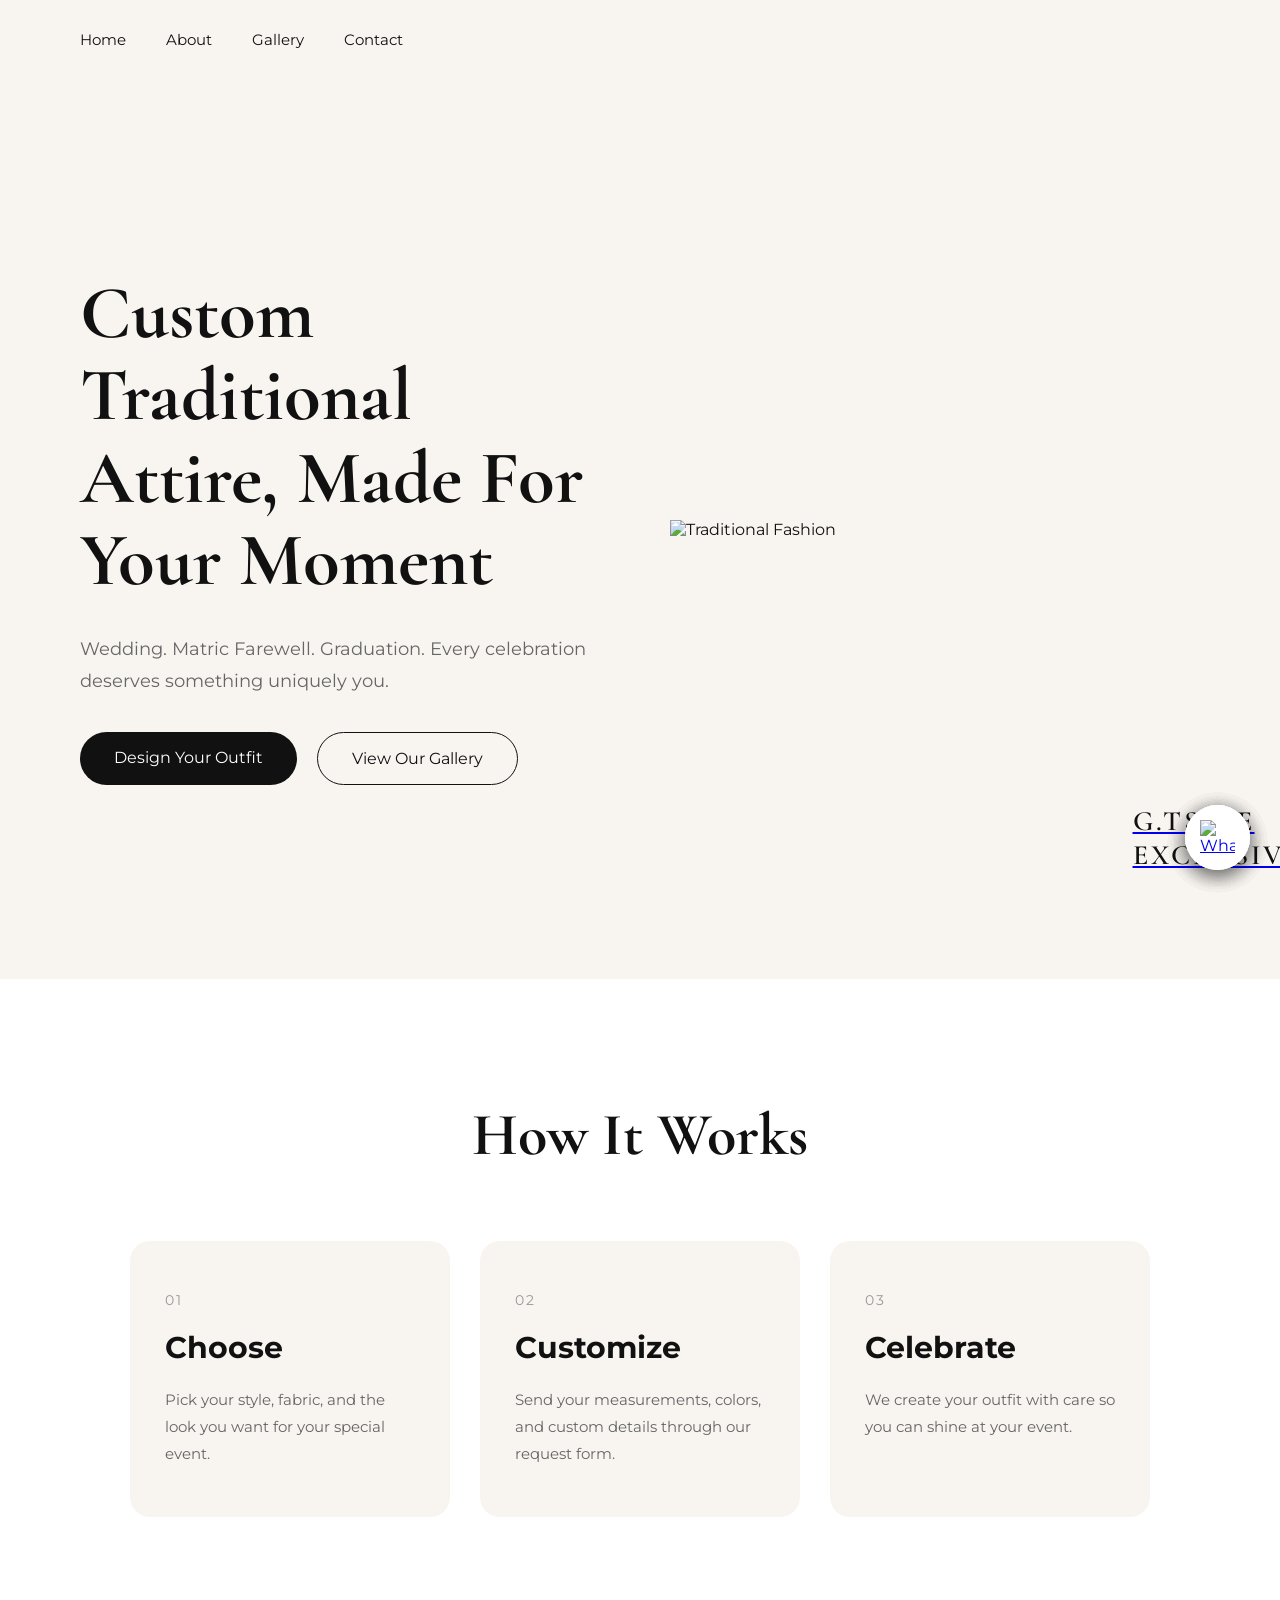
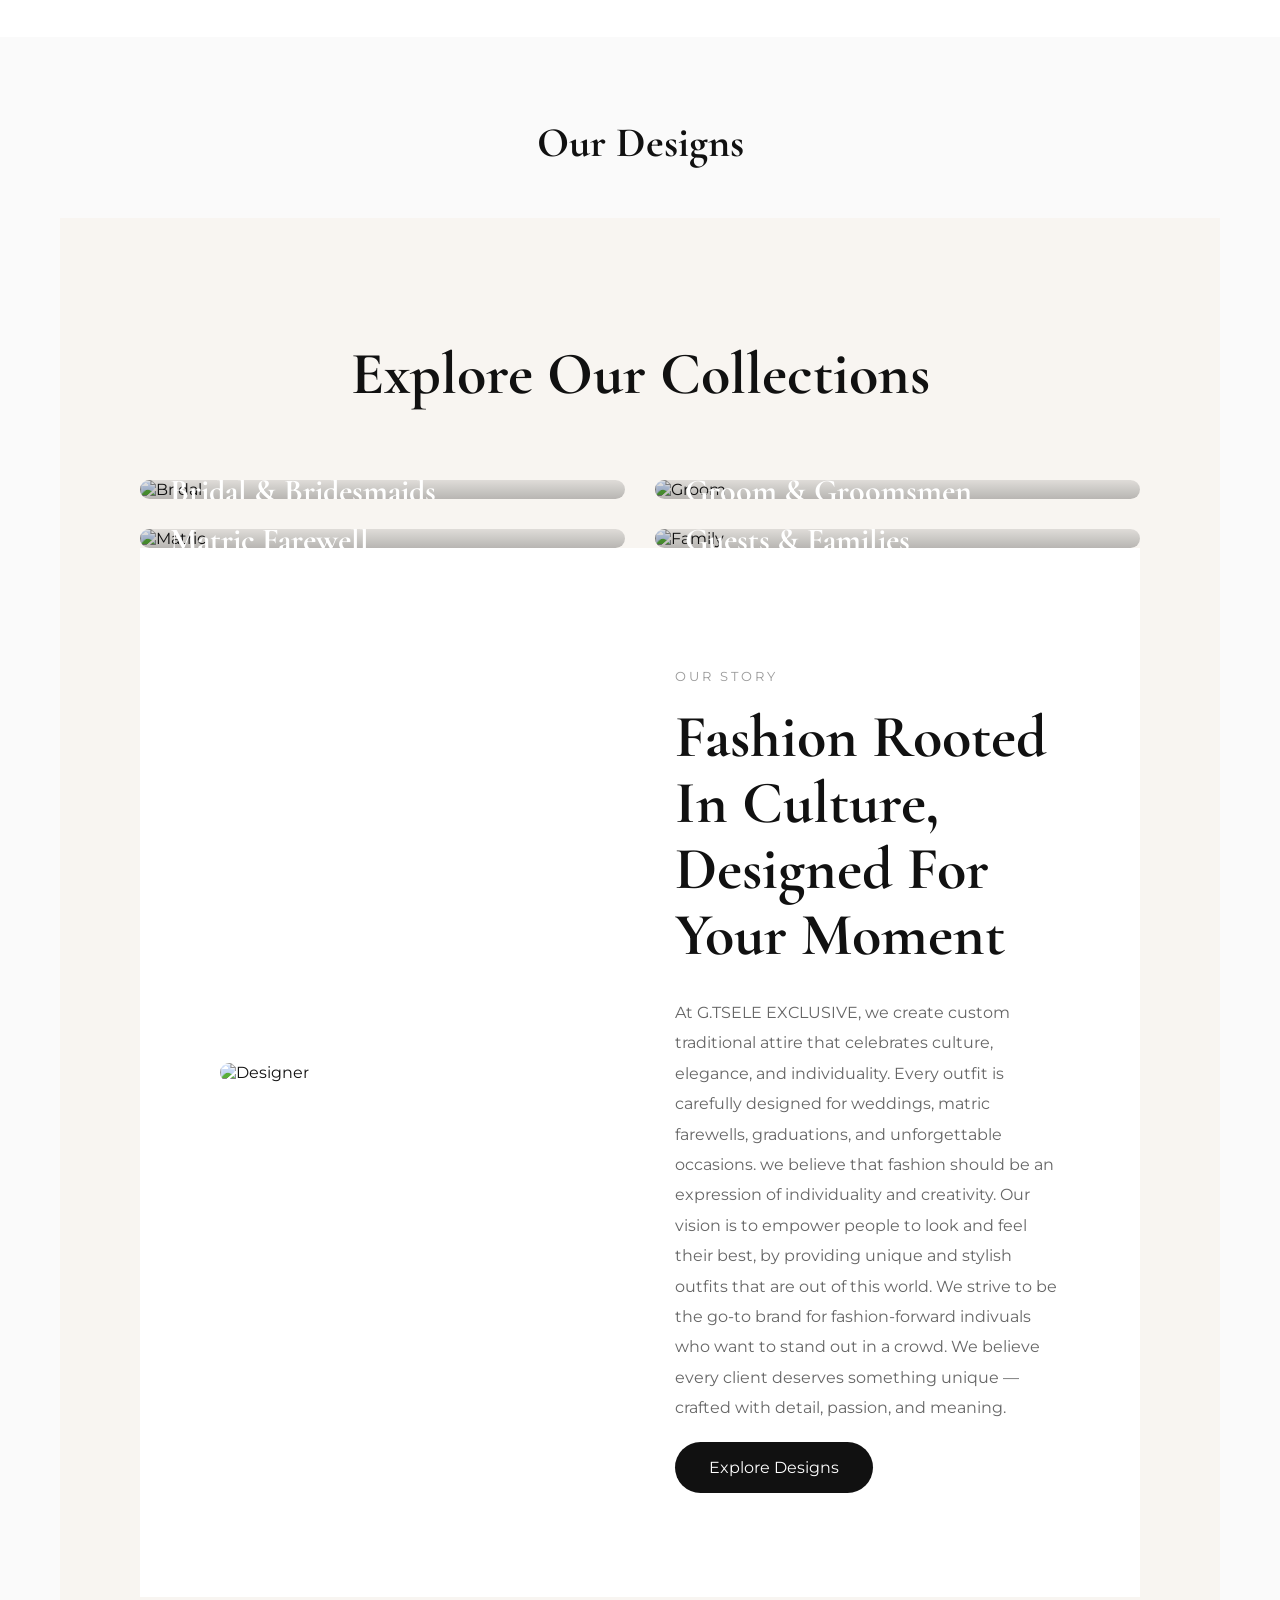
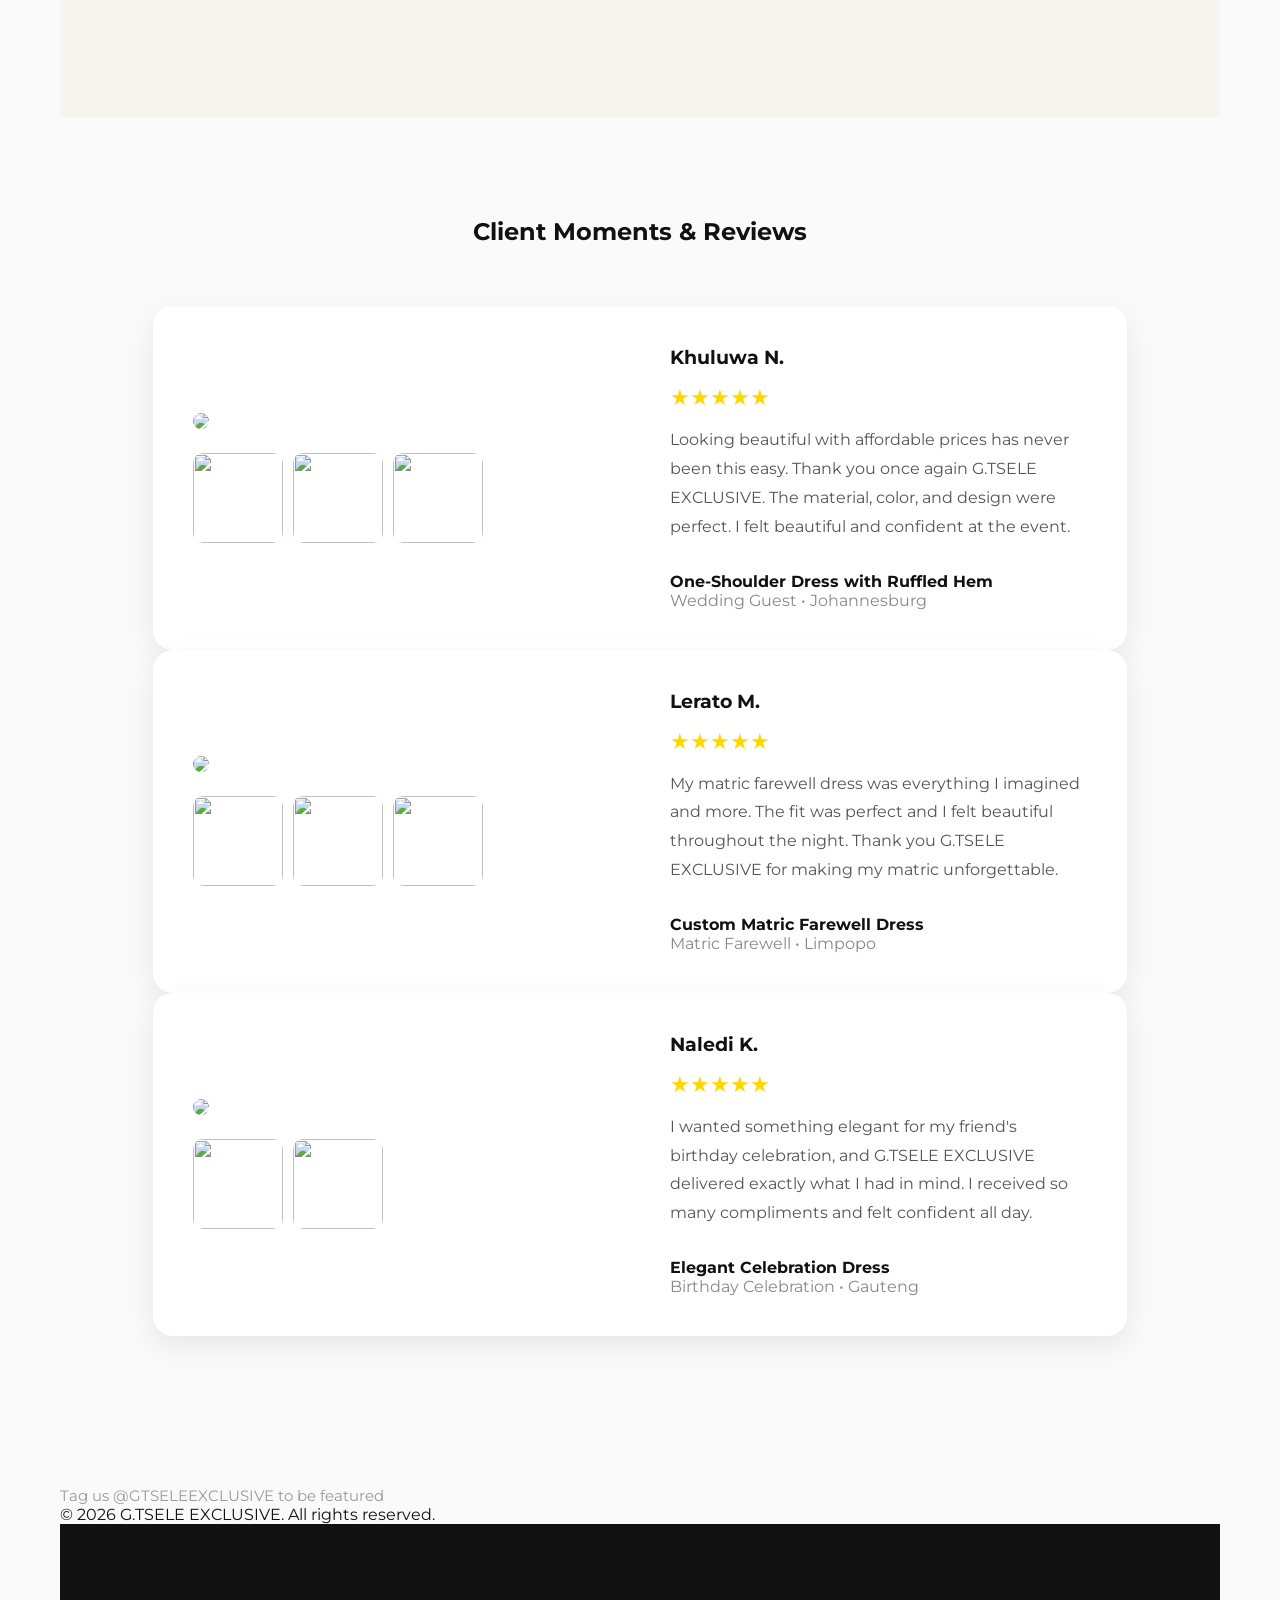
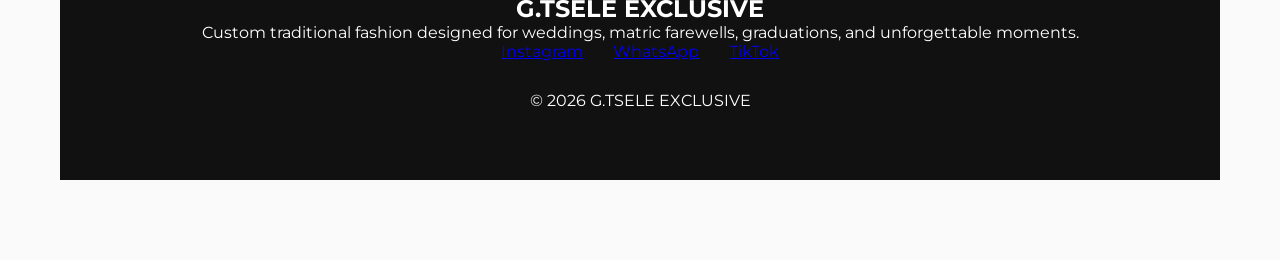
==== index.html @ a00c6a18 "Add files via upload" ====
<!DOCTYPE html>
<html lang="en">
<head>
    <meta charset="UTF-8">
    <meta name="viewport" content="width=device-width, initial-scale=1.0">
    <title>G.TSELE EXCLUSIVE</title>
    <link rel="preconnect" href="https://fonts.googleapis.com">
<link rel="preconnect" href="https://fonts.gstatic.com" crossorigin>
<link href="https://fonts.googleapis.com/css2?family=Cormorant+Garamond:wght@300;400;500;600&family=Montserrat:wght@300;400;500&display=swap" rel="stylesheet">
    <link rel="stylesheet" href="style.css">
<a href="https://wa.me/27671234567" class="whatsapp-btn">

</head>
<body>

<header>
    <nav class="navbar">
        <h1 class="logo">G.TSELE EXCLUSIVE</h1>

        <ul class="nav-links">
             <li><a href="#home">Home</a></li>
            <li><a href="#about">About</a></li>
             <a href="gallery.html">Gallery</a>
             <li><a href="#contact">Contact</a></li>
        </ul>
    </nav>
</header>
    <section class="hero">

    <!-- LEFT SIDE -->
    <div class="hero-left">

        <h1>
            Custom Traditional Attire,
            Made For Your Moment
        </h1>

        <p>
            Wedding. Matric Farewell. Graduation.
            Every celebration deserves something uniquely you.
        </p>

        <div class="hero-buttons">

            <a href="customize.html" class="btn-primary">
                Design Your Outfit
            </a>

            <a href="gallery.html" class="btn-secondary">
                View Our Gallery
            </a>

        </div>

    </div>

    <!-- RIGHT SIDE -->
    <div class="hero-right">

        <img src="gallery/pictureM.PNG" alt="Traditional Fashion">

    </div>

</section>

<!-- HOW IT WORKS -->
<section class="how-it-works">

    <h2 class="section-heading">
        How It Works
    </h2>

    <div class="steps-container">

        <!-- STEP 1 -->
        <div class="step-card">

            <div class="step-number">01</div>

            <h3>Choose</h3>

            <p>
                Pick your style, fabric,
                and the look you want
                for your special event.
            </p>

        </div>

        <!-- STEP 2 -->
        <div class="step-card">

            <div class="step-number">02</div>

            <h3>Customize</h3>

            <p>
                Send your measurements,
                colors, and custom details
                through our request form.
            </p>

        </div>

        <!-- STEP 3 -->
        <div class="step-card">

            <div class="step-number">03</div>

            <h3>Celebrate</h3>

            <p>
                We create your outfit
                with care so you can shine
                at your event.
            </p>

        </div>

    </div>

</section>

<section class="gallery" id="gallery">
    <h2 class="section-title">Our Designs</h2>
        
            <!-- CATEGORY SECTION -->
<section class="categories">

    <h2 class="section-heading">
        Explore Our Collections
    </h2>

    <div class="category-grid">

        <!-- CARD 1 -->
        <div class="category-card">

            <img src="gallery/tlotlo 41.png" alt="Bridal">

            <div class="category-overlay">
                <h3>Bridal & Bridesmaids</h3>
            </div>

        </div>

        <!-- CARD 2 -->
        <div class="category-card">

            <img src="gallery/tlotlo 42.png" alt="Groom">

            <div class="category-overlay">
                <h3>Groom & Groomsmen</h3>
            </div>

        </div>

        <!-- CARD 3 -->
        <div class="category-card">

            <img src="gallery/tlotlo 43.png" alt="Matric">

            <div class="category-overlay">
                <h3>Matric Farewell</h3>
            </div>

        </div>

        <!-- CARD 4 -->
        <div class="category-card">

            <img src="gallery/pic 8.jpg" alt="Family">

            <div class="category-overlay">
                <h3>Guests & Families</h3>
            </div>

        </div>

    </div>

    <!-- OUR STORY -->
<section class="our-story" id="about">

    <!-- IMAGE -->
    <div class="story-image">

        <img src="gallery/pic7.jpg" alt="Designer">

    </div>
 
    <!-- TEXT -->
    <div class="story-text">

        <p class="small-heading">
            OUR STORY
        </p>

        <h2>
            Fashion Rooted In Culture,
            Designed For Your Moment
        </h2>

        <p class="story-description">
            At G.TSELE EXCLUSIVE, we create custom traditional attire
            that celebrates culture, elegance, and individuality.
            Every outfit is carefully designed for weddings,
            matric farewells, graduations, and unforgettable occasions.
    
            we believe that fashion should be an expression of individuality and creativity. Our vision is to empower people to look and feel their best, by providing unique and stylish outfits that are out of this world. 
            We strive to be the go-to brand for fashion-forward indivuals who want to stand out in a crowd.
 

 We believe every client deserves something unique —
            crafted with detail, passion, and meaning.
</p>
        <a href="gallery.html" class="btn-primary">
            Explore Designs
        </a>

    </div>

</section>
</section>

<!-- CUSTOMER GALLERY -->
<section class="client-moments">

    <h2>Client Moments & Reviews</h2>

    <div class="client-review">

        <!-- Left side -->

        <div class="client-images">

            <img src="gallery/tlotlo 44.png"
                 class="main-client-image">

            <div class="client-thumbnails">

                <img src="gallery/tlotlo 44.png">

                <img src="gallery/tlotlo 46.png">

                <img src="gallery/tlotlo 46.png">

            </div>

        </div>

        <!-- Right side -->

        <div class="client-feedback">

            <h3>Khuluwa N.</h3>

            <div class="stars">
                ★★★★★
            </div>

            <p>
                Looking beautiful with affordable prices has never been this easy.
                Thank you once again G.TSELE EXCLUSIVE. The material, color,
                and design were perfect. I felt beautiful and confident at the event.
            </p>

            <h4>One-Shoulder Dress with Ruffled Hem</h4>

            <span>Wedding Guest • Johannesburg</span>

        </div>

    </div>

    <div class="client-review">

    <div class="client-images">

        <img src="gallery/tlotlo 49.png"
             class="main-client-image">

        <div class="client-thumbnails">

            <img src="gallery/tlotlo 49.png">
            <img src="gallery/tlotlo 50.png">
            <img src="gallery/tlotlo 51.png">

        </div>

    </div>

    <div class="client-feedback">

        <h3>Lerato M.</h3>

        <div class="stars">
            ★★★★★
        </div>

        <p>
            My matric farewell dress was everything I imagined and more.
            The fit was perfect and I felt beautiful throughout the night.
            Thank you G.TSELE EXCLUSIVE for making my matric unforgettable.
        </p>

        <h4>Custom Matric Farewell Dress</h4>

        <span>Matric Farewell • Limpopo</span>

    </div>

</div>

<div class="client-review">

    <div class="client-images">

        <img src="gallery/tlotlo 47.png"
             class="main-client-image">

        <div class="client-thumbnails">

            <img src="gallery/tlotlo 47.png">
            <img src="gallery/tlotlo 48.png">

        </div>

    </div>

    <div class="client-feedback">

        <h3>Naledi K.</h3>

        <div class="stars">
            ★★★★★
        </div>

        <p>
            I wanted something elegant for my friend's birthday celebration,
            and G.TSELE EXCLUSIVE delivered exactly what I had in mind.
            I received so many compliments and felt confident all day.
        </p>

        <h4>Elegant Celebration Dress</h4>

        <span>Birthday Celebration • Gauteng</span>

    </div>

</div>

</section>

    <p class="gallery-tag">
        Tag us @GTSELEEXCLUSIVE to be featured
    </p>

        <p class="copyright">
            © 2026 G.TSELE EXCLUSIVE. All rights reserved.
        </p>

    </div>
<!-- WHATSAPP BUTTON -->
<a href="https://wa.me/27671234567" class="whatsapp-btn">

    <img src="gallery/tlotlo 8.png" alt="WhatsApp">

</a>
<!-- FOOTER -->
<footer class="footer">

    <h2>G.TSELE EXCLUSIVE</h2>

    <p>
        Custom traditional fashion designed
        for weddings, matric farewells,
        graduations, and unforgettable moments.
    </p>

    <div class="footer-links">

        <a href="#">Instagram</a>
        <a href="#">WhatsApp</a>
        <a href="#">TikTok</a>

    </div>

    <p class="copyright">
        © 2026 G.TSELE EXCLUSIVE
    </p>


</footer>
</body>
</html>
---- style.css ----
/* Reset */
* {
    margin: 0;
    padding: 0;
    box-sizing: border-box;
}

/* Body */
body {
    font-family: 'Helvetica Neue', sans-serif;
    background-color: #f8f5f1;
    color: #111;

}
body {
    font-family: 'Montserrat', sans-serif;
    background-color: #f8f5f1;
    color: #111;
}


/* NAVBAR */
/* NAVBAR */
.navbar {
    display: flex;
    justify-content: space-between;
    align-items: center;

    padding: 30px 80px;

    background-color: #f8f5f1;

    position: sticky;
    top: 0;

    z-index: 1000;
}

/* LOGO */
.logo {
    font-family: 'Cormorant Garamond', serif;
    font-size: 32px;
    color: #111;
}

/* LINKS */
.nav-links {
    display: flex;
    gap: 40px;

    list-style: none;
}

.nav-links a {
    text-decoration: none;
    color: #111;

    font-size: 15px;

    transition: 0.3s ease;
}

.nav-links a:hover {
    color: #a67c6d;
}

.logo {
    font-family: 'Cormorant Garamond', serif;
    font-size: 28px;
    letter-spacing: 3px;
    font-weight: 600;
}

.hero-text h1 {
    font-family: 'Cormorant Garamond', serif;
    font-size: 64px;
    font-weight: 500;
    line-height: 1.1;
    margin-bottom: 20px;
}

.section-title {
    font-family: 'Cormorant Garamond', serif;
    font-size: 42px;
    margin-bottom: 50px;
    text-align: center;
}

/* HERO SECTION */
/* HERO SECTION */
.hero {
    min-height: 100vh;
    background-color: #f8f5f1;

    display: flex;
    align-items: center;
    justify-content: space-between;

    padding: 80px 80px;
    gap: 60px;
}

/* LEFT SIDE */
.hero-left {
    flex: 1;
}

.hero-left h1 {
    font-family: 'Cormorant Garamond', serif;
    font-size: 75px;
    line-height: 1.1;
    color: #111;
    margin-bottom: 30px;
}

.hero-left p {
    font-size: 18px;
    line-height: 1.8;
    color: #666;
    margin-bottom: 35px;
    max-width: 550px;
}

/* BUTTONS */
.hero-buttons {
    display: flex;
    gap: 20px;
}

.btn-primary {
    background-color: #111;
    color: white;
    padding: 16px 34px;
    border-radius: 40px;
    text-decoration: none;
    transition: 0.3s ease;
}

.btn-primary:hover {
    background-color: #333;
}

.btn-secondary {
    border: 1px solid #111;
    color: #111;
    padding: 16px 34px;
    border-radius: 40px;
    text-decoration: none;
    transition: 0.3s ease;
}

.btn-secondary:hover {
    background-color: #111;
    color: white;
}

/* RIGHT SIDE */
.hero-right {
    flex: 1;
border-radius: 25px;
    display: flex;
    justify-content: center;
}

.hero-right img {
    width: 100%;
    max-width: 650px;
}
/* HOW IT WORKS */
.how-it-works {
    padding: 120px 80px;
    background-color: white;
}

/* SECTION TITLE */
.section-heading {
    text-align: center;
    font-family: 'Cormorant Garamond', serif;
    font-size: 60px;
    color: #111;
    margin-bottom: 70px;
}

/* CONTAINER */
.steps-container {
    display: flex;
    justify-content: center;
    gap: 30px;
    flex-wrap: wrap;
}

/* CARDS */
.step-card {
    background-color: #f8f5f1;
    padding: 50px 35px;
    border-radius: 20px;
    width: 320px;

    transition: 0.3s ease;
}

.step-card:hover {
    transform: translateY(-10px);
}

/* NUMBER */
.step-number {
    font-size: 14px;
    color: #999;
    margin-bottom: 20px;
    letter-spacing: 2px;
}

/* TITLE */
.step-card h3 {
    font-size: 30px;
    margin-bottom: 20px;
    color: #111;
}

/* TEXT */
.step-card p {
    color: #666;
    line-height: 1.8;
    font-size: 15px;
}
/* GALLERY SECTION */
.gallery {
    padding: 80px 60px;
    background-color: #fafafa;
}


/* CATEGORY SECTION */
.categories {
    padding: 120px 80px;
    background-color: #f8f5f1;
}

/* GRID */
.category-grid {
    display: grid;
    grid-template-columns: repeat(2, 1fr);
    gap: 30px;
}

/* CARD */
.category-card {
    position: relative;
    overflow: hidden;
    border-radius: 20px;
    cursor: pointer;
}

/* IMAGE */
.category-card img {
    width: 100%;
    height: 420px;
    object-fit: cover;

    transition: transform 0.8s ease;
}

/* HOVER EFFECT */
.category-card:hover img {
    transform: scale(1.05);
}

/* DARK OVERLAY */
.category-overlay {
    position: absolute;
    inset: 0;

    background: linear-gradient(
        to top,
        rgba(0,0,0,0.6),
        rgba(0,0,0,0.1)
    );

    display: flex;
    align-items: flex-end;

    padding: 30px;
}
/* OUR STORY */
.our-story {
    padding: 120px 80px;

    display: flex;
    align-items: center;
    gap: 70px;

    background-color: white;
}

/* IMAGE */
.story-image {
    flex: 1;
}

.story-image img {
    width: 100%;
    border-radius: 20px;
}

/* TEXT */
.story-text {
    flex: 1;
}

/* SMALL TITLE */
.small-heading {
    letter-spacing: 3px;
    font-size: 13px;
    color: #999;
    margin-bottom: 20px;
}

/* MAIN TITLE */
.story-text h2 {
    font-family: 'Cormorant Garamond', serif;
    font-size: 60px;
    line-height: 1.1;
    color: #111;

    margin-bottom: 30px;
}

/* DESCRIPTION */
.story-description {
    color: #666;
    line-height: 1.9;
    font-size: 16px;

    margin-bottom: 35px;
}
/* TEXT */
.category-overlay h3 {
    color: white;
    font-size: 32px;
    font-family: 'Cormorant Garamond', serif;
}

  
/* CONTACT SECTION */
.contact {
    padding: 80px 60px;
    background-color: #fff;
}

/* FORM */
.contact-form {
    max-width: 600px;
    margin: 0 auto;
    display: flex;
    flex-direction: column;
    gap: 15px;
}


/* INPUTS */
.contact-form input,
.contact-form textarea {
    padding: 12px;
    border: 1px solid #ddd;
    font-size: 14px;
    width: 100%;
}

/* BUTTON */
.contact-form button {
    padding: 14px;
    background-color: #111;
    color: white;
    border: none;
    font-size: 14px;
    cursor: pointer;
    transition: 0.3s;
}

.contact-form button:hover {
    background-color: #444;
}

/* TESTIMONIAL SECTION */
.testimonials {
    padding: 80px 60px;
    background-color: #f8f5f1;
}

/* CUSTOMER GALLERY */
.customer-gallery {
    padding: 120px 80px;
    background-color: #f8f5f1;
    text-align: center;
}

/* GRID */
.customer-grid {
    display: grid;
    grid-template-columns: repeat(3, 1fr);
    gap: 30px;

    margin-top: 70px;
}

/* CARD */
.customer-card {
    background-color: white;
    border-radius: 20px;
    overflow: hidden;

    transition: 0.3s ease;
}

.customer-card:hover {
    transform: translateY(-10px);
}

/* IMAGE */
.customer-card img {
    width: 100%;
    height: 420px;
    object-fit: cover;
}

/* INFO */
.customer-info {
    padding: 30px;
    text-align: left;
}

/* TITLE */
.customer-info h3 {
    font-size: 28px;
    margin-bottom: 15px;
    color: #111;
}

/* TEXT */
.customer-info p {
    color: #666;
    line-height: 1.8;
    font-size: 15px;
}

/* TAG */
.gallery-tag {
    margin-top: 50px;
    color: #999;
    font-size: 15px;
}

/* GRID */
.gallery-container {
    display: grid;
    grid-template-columns: repeat(auto-fit, minmax(280px, 1fr));
    gap: 25px;
}

/* IMAGE */
.gallery-item img {
    width: 100%;
    height: 400px;
    object-fit: cover;
    border-radius: 10px;
    transition: 0.4s ease;
}

.gallery-item img:hover {
    transform: scale(1.03);
}

/* WHATSAPP BUTTON */
.whatsapp-btn {
    position: fixed;

    bottom: 30px;
    right: 30px;

    width: 65px;
    height: 65px;

    background-color: white;

    border-radius: 50%;

    display: flex;
    align-items: center;
    justify-content: center;

    box-shadow: 0 5px 20px rgba(0,0,0,0.15);

    z-index: 1000;
}

.whatsapp-btn img {
    width: 35px;
}

/* CUSTOMIZE PAGE */
.customize-page {
    padding: 120px 80px;
    background-color: #f8f5f1;
}

/* TITLE */
.customize-page h1 {
    font-family: 'Cormorant Garamond', serif;
    font-size: 65px;

    margin-bottom: 20px;

    color: #111;
}

/* TEXT */
.customize-text {
    max-width: 700px;
    line-height: 1.8;
    color: #666;

    margin-bottom: 60px;
}

/* FORM */
.custom-form {
    display: flex;
    flex-direction: column;

    gap: 30px;

    max-width: 700px;
}

/* GROUP */
.form-group {
    display: flex;
    flex-direction: column;
}

/* LABEL */
.form-group label {
    margin-bottom: 12px;
    color: #111;
}

/* INPUTS */
.form-group input,
.form-group select,
.form-group textarea {
    padding: 18px;

    border: 1px solid #ddd;
    border-radius: 12px;

    font-size: 15px;
    background-color: white;
}

/* TEXTAREA */
.form-group textarea {
    min-height: 150px;
}
/* MOBILE RESPONSIVE */
@media (max-width: 768px) {

    /* HERO */
    .hero {
        flex-direction: column;
        text-align: center;

        padding: 120px 30px 60px;
    }

    .hero-left h1 {
        font-size: 48px;
    }

    .hero-buttons {
        justify-content: center;
        flex-wrap: wrap;
    }

    /* HOW IT WORKS */
    .steps-container {
        flex-direction: column;
        align-items: center;
    }

    /* CATEGORY GRID */
    .category-grid {
        grid-template-columns: 1fr;
    }

    /* STORY */
    .our-story {
        flex-direction: column;
    }

    .story-text h2 {
        font-size: 42px;
    }

    /* CUSTOMER GRID */
    .customer-grid {
        grid-template-columns: 1fr;
    }

    /* CUSTOMIZE PAGE */
    .customize-page {
        padding: 100px 30px;
    }

    .customize-page h1 {
        font-size: 42px;
    }

}

/* FOOTER */
.footer {
    background-color: #111;
    color: white;
    padding: 70px 20px;
    text-align: center;
}

/* CONTENT */
.footer-content h2 {
    font-family: 'Cormorant Garamond', serif;
    font-size: 40px;
    margin-bottom: 20px;
    color: #e8d4d0;
}

.footer-content p {
    color: #ccc;
    font-size: 15px;
    margin-bottom: 25px;
    line-height: 1.7;
}

/* LINKS */
.footer-links {
    display: flex;
    justify-content: center;
    gap: 30px;
    margin-bottom: 30px;
}

/* GALLERY HERO */

.gallery-hero{
    text-align:center;
    padding:80px 20px 40px;
}

.gallery-hero h1{
    font-size:70px;
    font-family:'Cormorant Garamond', serif;
    color:#111;
    margin-bottom:15px;
}

.gallery-hero p{
    max-width:700px;
    margin:auto;
    color:#666;
    line-height:1.8;
}

/* CATEGORY MENU */

.gallery-menu{
    display:flex;
    justify-content:center;
    gap:20px;
    flex-wrap:wrap;
    margin-bottom:80px;
}

.gallery-menu a{
    text-decoration:none;
    color:#111;
    padding:12px 25px;
    border:1px solid #ddd;
    border-radius:30px;
    transition:0.3s;
}

.gallery-menu a:hover{
    background:#111;
    color:white;
}

/* SECTION */

.gallery-section{
    padding:40px 80px;
}

.gallery-section h2{
    font-size:45px;
    font-family:'Cormorant Garamond', serif;
    margin-bottom:40px;
    text-align:center;
}

/* GRID */

.gallery-grid{
    display:grid;
    grid-template-columns:repeat(3,1fr);
    gap:30px;
}

/* CARD */

.gallery-item{
    background:white;
    border-radius:20px;
    overflow:hidden;
    box-shadow:0 5px 20px rgba(0,0,0,0.05);
    transition:0.4s;
}

.gallery-item:hover{
    transform:translateY(-8px);
}

.gallery-item img{
    width:100%;
    height:320px;
    object-fit:cover;
}

.gallery-item h4{
    padding:20px 20px 10px;
    font-size:20px;
}

.gallery-item p{
    padding:0 20px 20px;
    color:#666;
}

/* MOBILE */

@media(max-width:768px){

    .gallery-grid{
        grid-template-columns:1fr;
    }

    .gallery-section{
        padding:30px;
    }

    .gallery-hero h1{
        font-size:45px;
    }

}

/* VIEW MORE LINKS */

.view-more{
    text-align:center;
    margin-top:30px;
    margin-bottom:60px;
}

.view-more a{
    text-decoration:none;
    color:#111;
    font-size:18px;
    font-weight:500;
    border-bottom:1px solid #111;
    padding-bottom:5px;
    transition:0.3s;
}

.view-more a:hover{
    color:#a67c6d;
    border-color:#a67c6d;
}

.thumbnails{
    display:flex;
    gap:8px;
    margin-top:10px;
    justify-content:center;
}

.thumbnails img{
    width:70px;
    height:70px;
    object-fit:cover;
    border-radius:8px;
}
.fabric-section{
    padding:60px 0;
}

.fabric-section h2{
    text-align:center;
    margin-bottom:30px;
}

.fabric-grid{
    display:grid;
    grid-template-columns:repeat(auto-fit,minmax(200px,1fr));
    gap:25px;
}

.fabric-card{
    background:white;
    border-radius:15px;
    overflow:hidden;
    box-shadow:0 5px 15px rgba(0,0,0,0.08);
    text-align:center;
}

.fabric-card img{
    width:100%;
    height:220px;
    object-fit:cover;
}

.fabric-card p{
    padding:15px;
    font-weight:600;
}

/* SIZE SECTION */

.size-section{
    padding:60px 0;
    text-align:center;
}

.size-chart{
    width:100%;
    max-width:700px;
    border-radius:15px;
    margin:30px auto;
    display:block;
}

.size-options{
    display:flex;
    justify-content:center;
    gap:20px;
    flex-wrap:wrap;
    margin-top:20px;
}

.size-options label{
    padding:12px 20px;
    border:1px solid #ddd;
    border-radius:30px;
    cursor:pointer;
}

.client-moments{
    padding:100px 8%;
}

.client-moments h2{
    text-align:center;
    margin-bottom:60px;
}

.client-review{
    display:flex;
    gap:60px;
    align-items:center;
    background:white;
    padding:40px;
    border-radius:20px;
    box-shadow:0 10px 30px rgba(0,0,0,.08);
}

.client-images{
    flex:1;
}

.main-client-image{
    width:100%;
    border-radius:20px;
}

.client-thumbnails{
    display:flex;
    gap:10px;
    margin-top:20px;
}

.client-thumbnails img{
    width:90px;
    height:90px;
    object-fit:cover;
    border-radius:10px;
}

.client-feedback{
    flex:1;
}

.stars{
    color:gold;
    font-size:22px;
    margin:15px 0;
}

.client-feedback p{
    line-height:1.8;
    color:#555;
}

.client-feedback h4{
    margin-top:30px;
}

.client-feedback span{
    color:#888;
}
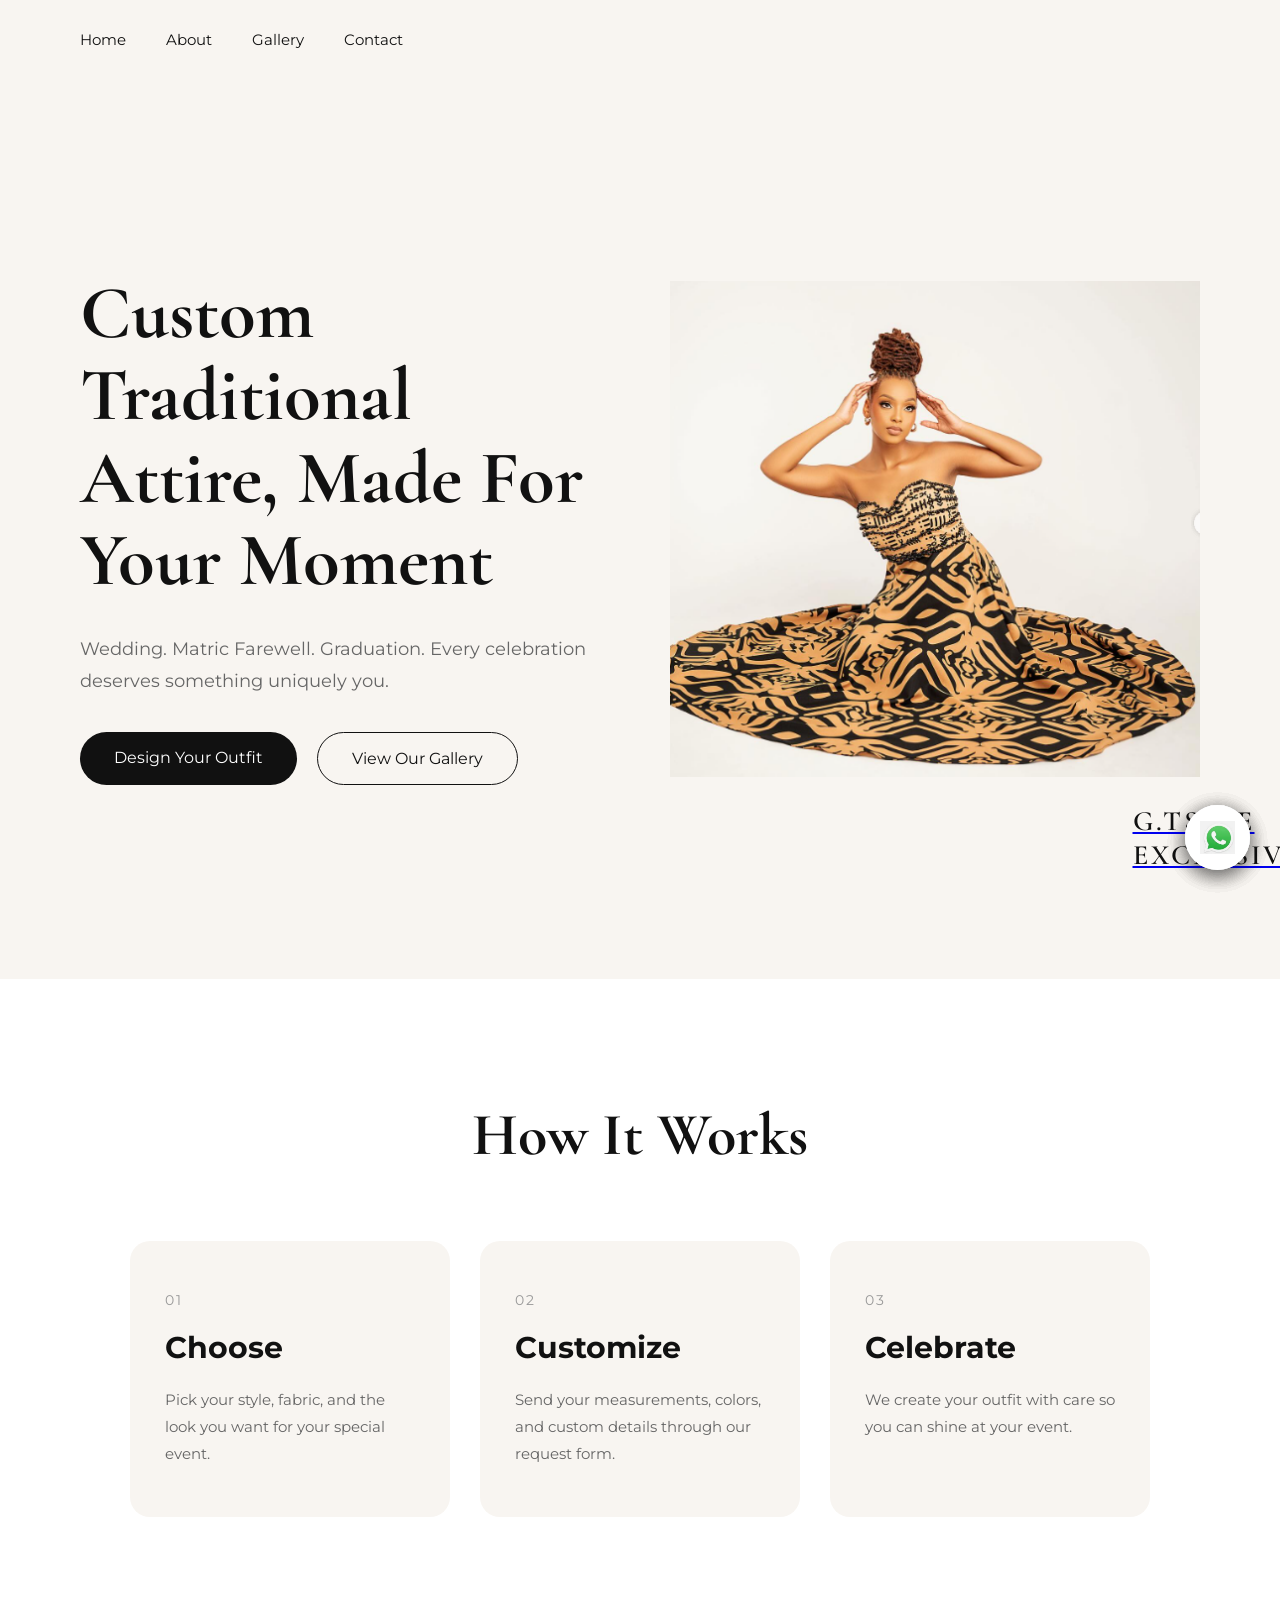
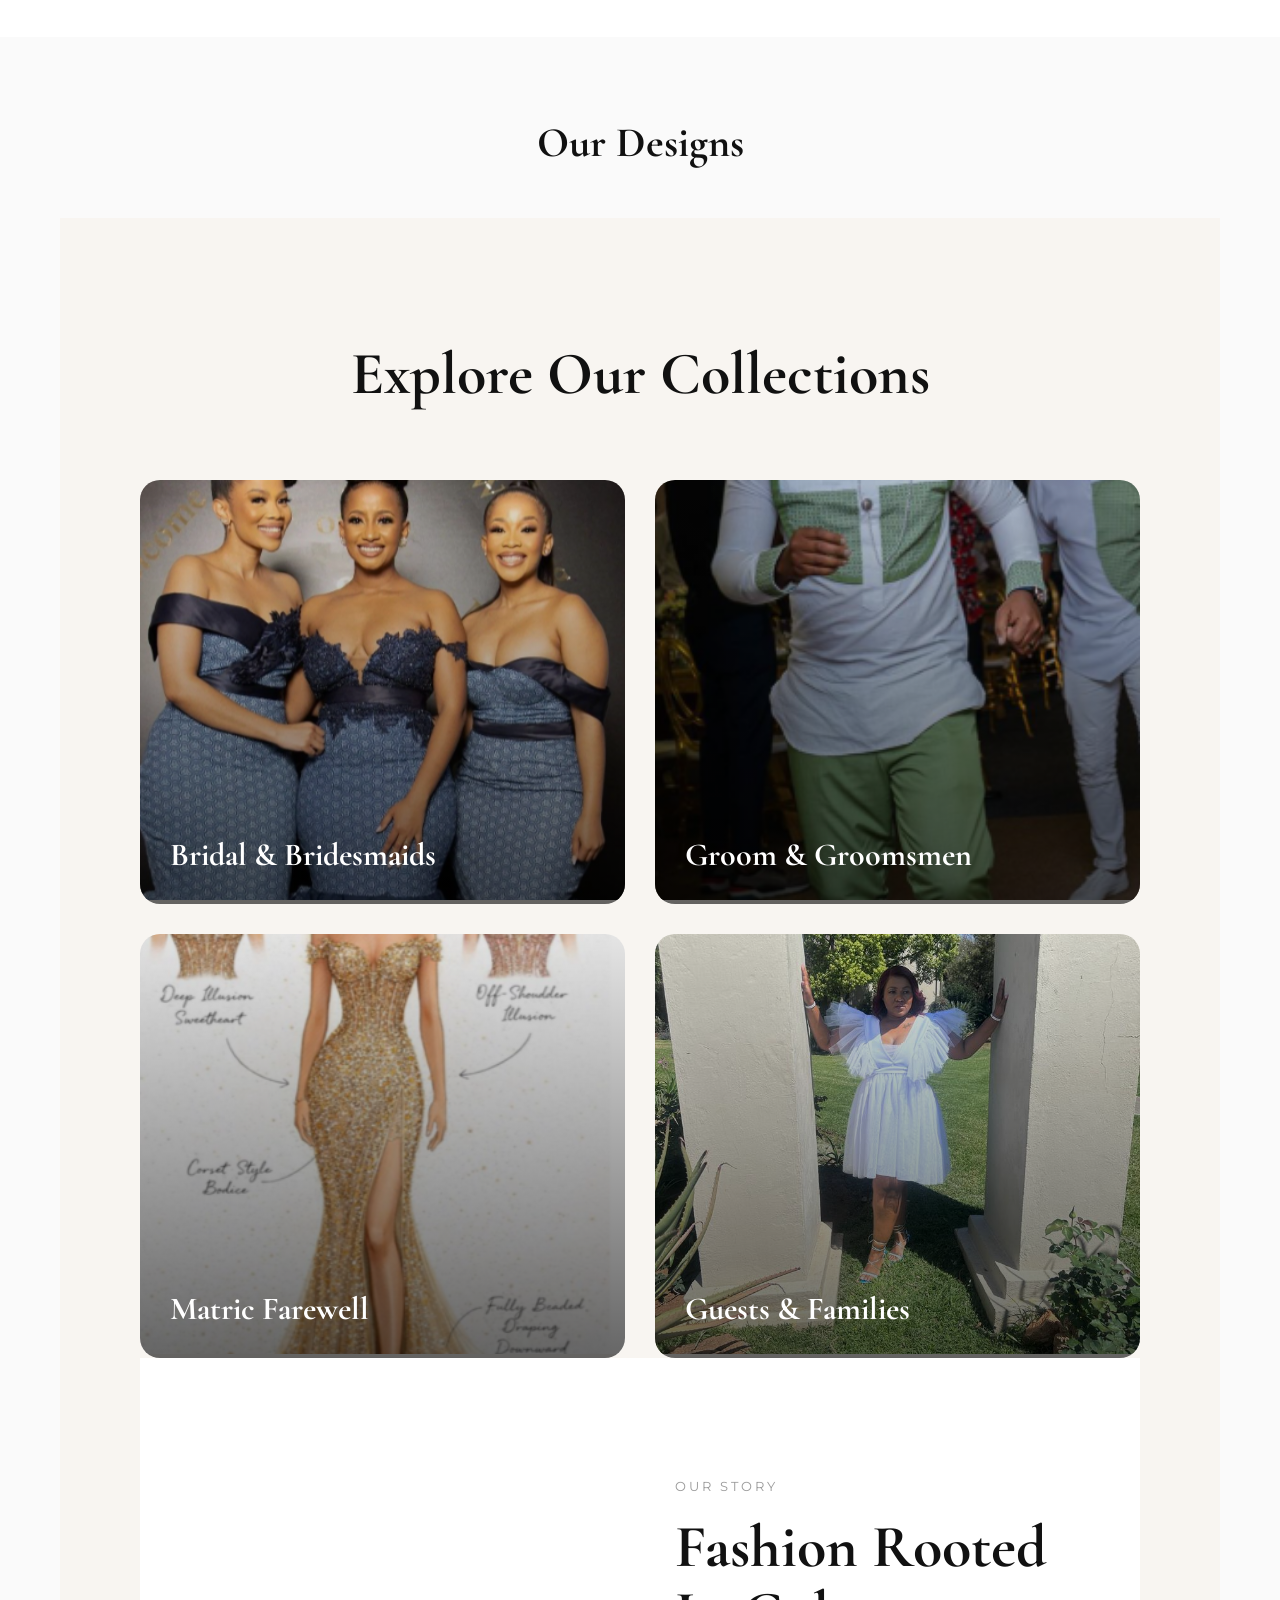
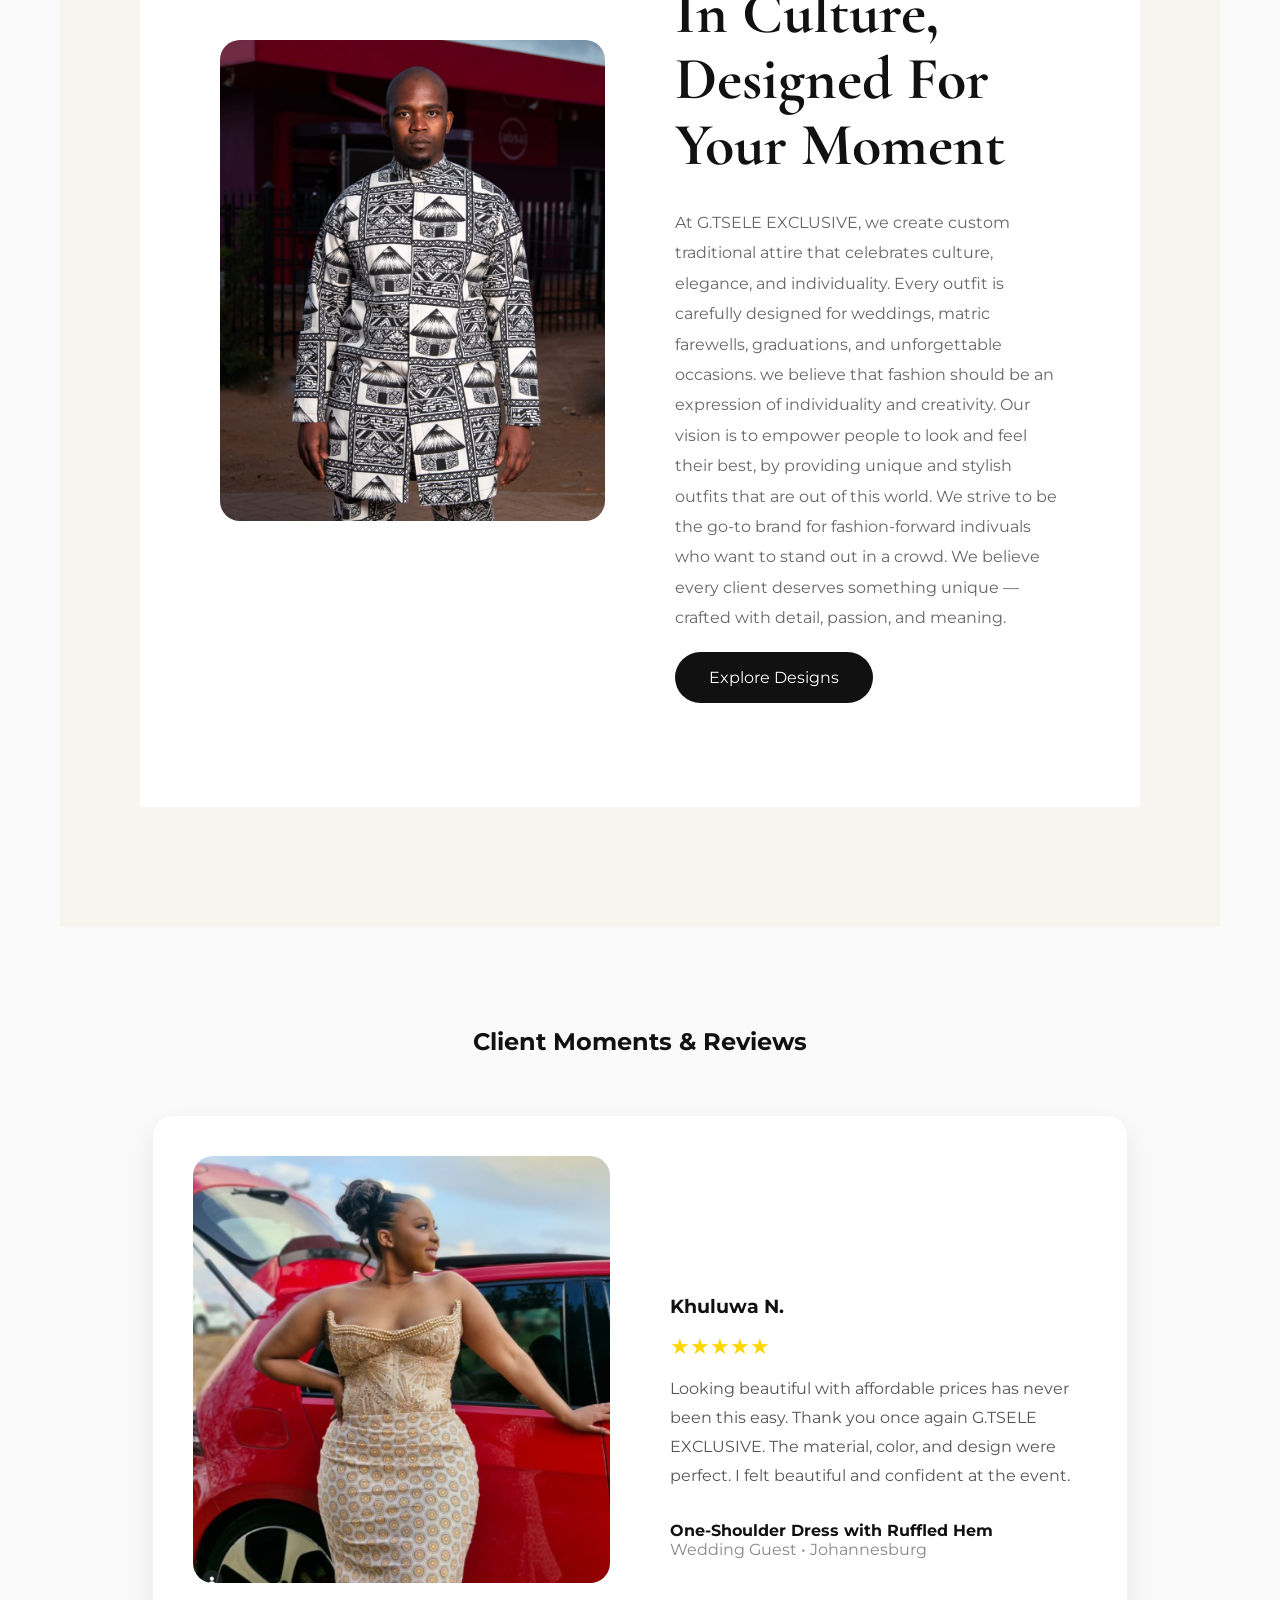
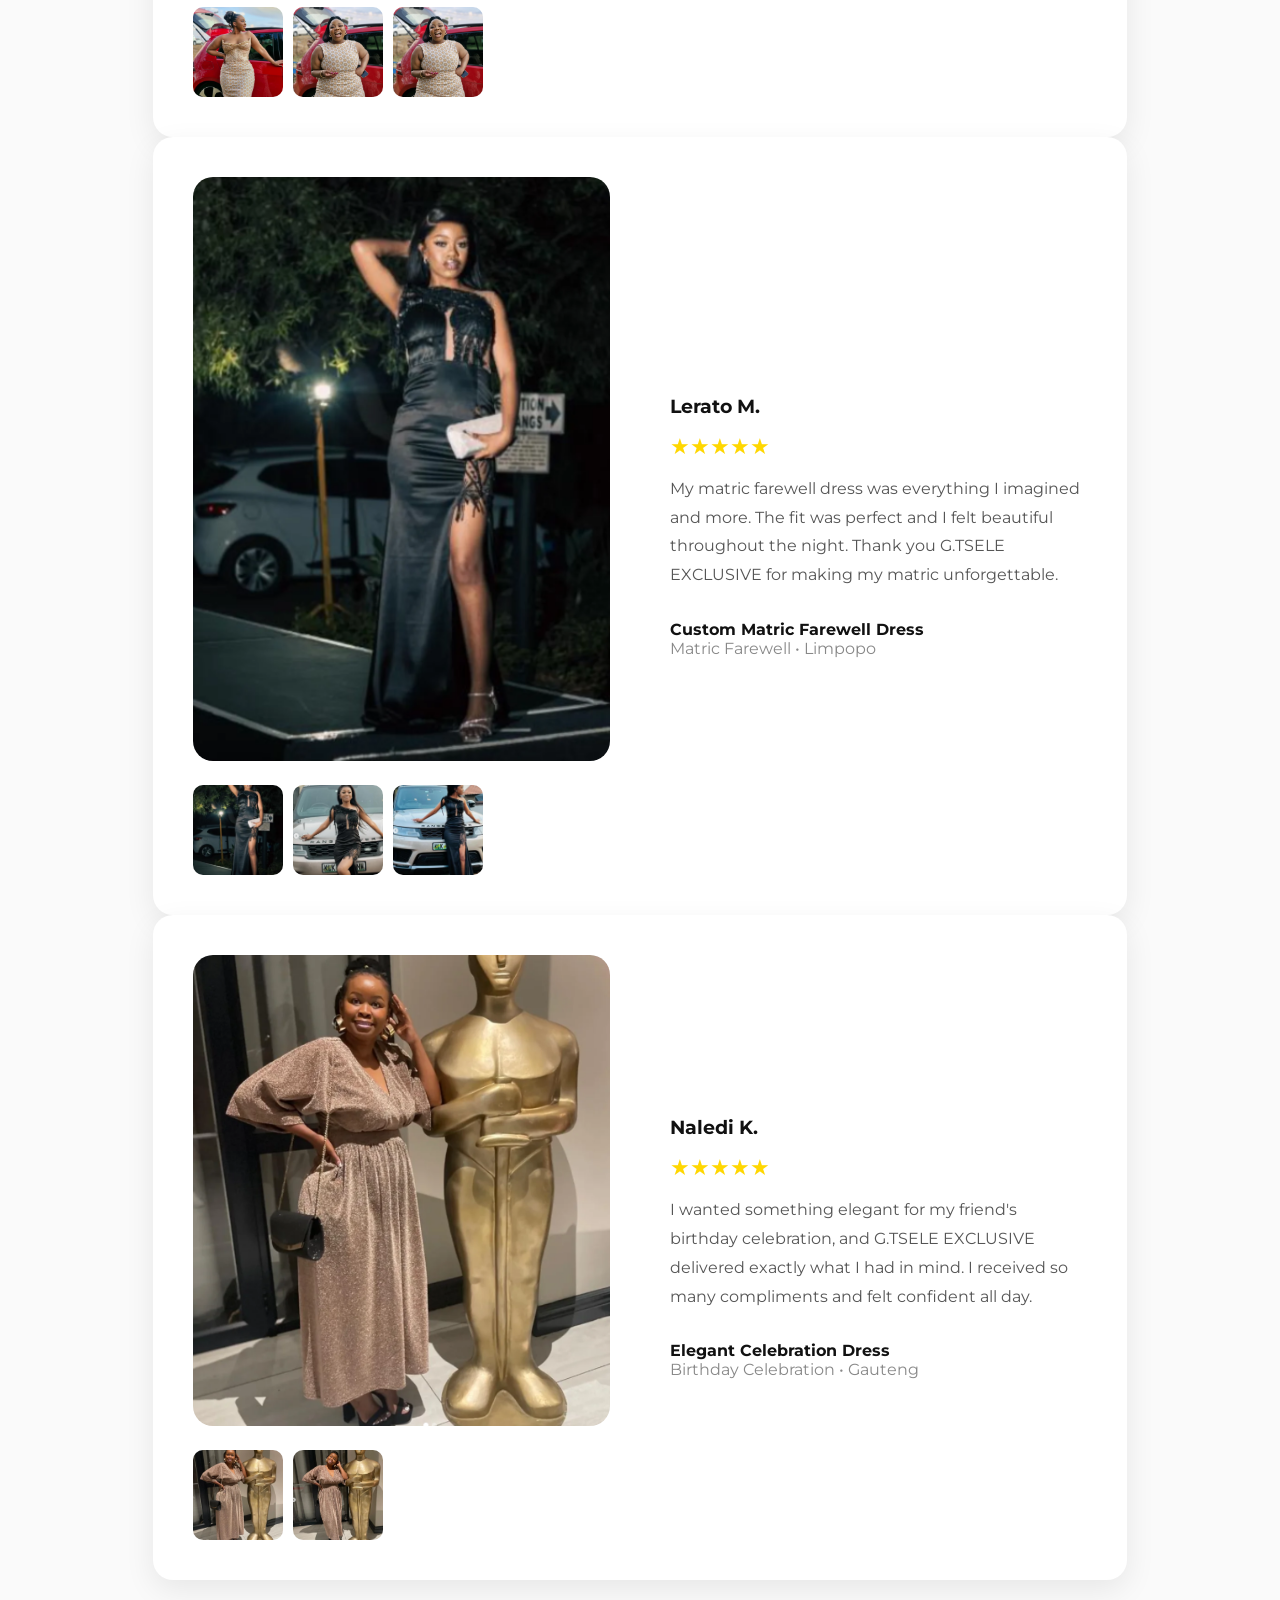
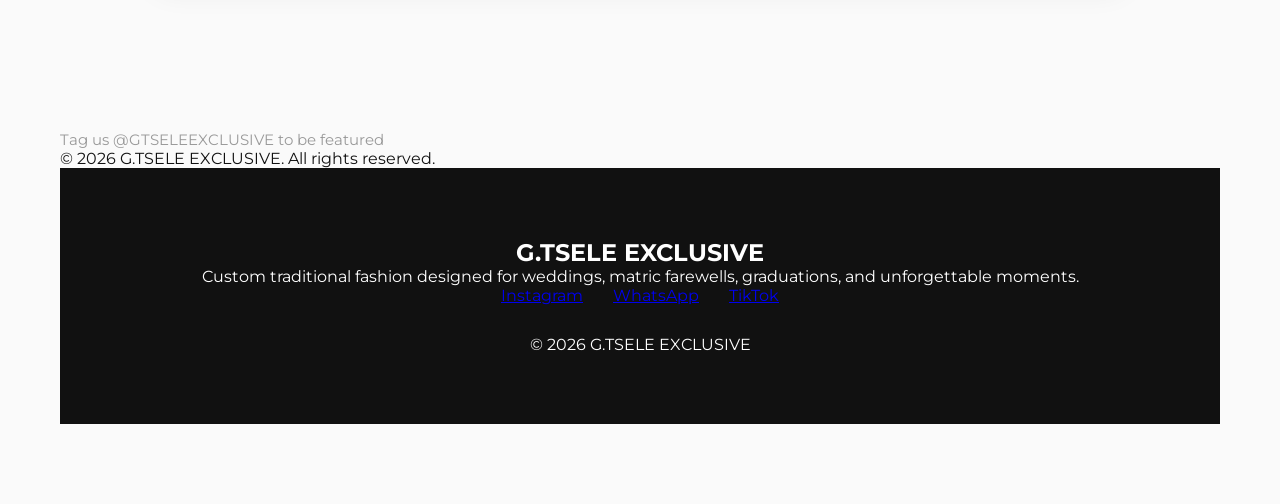
==== commit 2c07a1b6: "Update index.html" ====
--- a/index.html
+++ b/index.html
@@ -57,7 +57,7 @@
     <!-- RIGHT SIDE -->
     <div class="hero-right">
 
-        <img src="gallery/pictureM.PNG" alt="Traditional Fashion">
+        <img src="Gallery/pictureM.PNG" alt="Traditional Fashion">
 
     </div>
 
@@ -136,7 +136,7 @@
         <!-- CARD 1 -->
         <div class="category-card">
 
-            <img src="gallery/tlotlo 41.png" alt="Bridal">
+            <img src="Gallery/tlotlo 41.png" alt="Bridal">
 
             <div class="category-overlay">
                 <h3>Bridal & Bridesmaids</h3>
@@ -147,7 +147,7 @@
         <!-- CARD 2 -->
         <div class="category-card">
 
-            <img src="gallery/tlotlo 42.png" alt="Groom">
+            <img src="Gallery/tlotlo 42.png" alt="Groom">
 
             <div class="category-overlay">
                 <h3>Groom & Groomsmen</h3>
@@ -158,7 +158,7 @@
         <!-- CARD 3 -->
         <div class="category-card">
 
-            <img src="gallery/tlotlo 43.png" alt="Matric">
+            <img src="Gallery/tlotlo 43.png" alt="Matric">
 
             <div class="category-overlay">
                 <h3>Matric Farewell</h3>
@@ -169,7 +169,7 @@
         <!-- CARD 4 -->
         <div class="category-card">
 
-            <img src="gallery/pic 8.jpg" alt="Family">
+            <img src="Gallery/pic 8.jpg" alt="Family">
 
             <div class="category-overlay">
                 <h3>Guests & Families</h3>
@@ -185,7 +185,7 @@
     <!-- IMAGE -->
     <div class="story-image">
 
-        <img src="gallery/pic7.jpg" alt="Designer">
+        <img src="Gallery/pic7.jpg" alt="Designer">
 
     </div>
  
@@ -234,16 +234,16 @@
 
         <div class="client-images">
 
-            <img src="gallery/tlotlo 44.png"
+            <img src="Gallery/tlotlo 44.png"
                  class="main-client-image">
 
             <div class="client-thumbnails">
 
-                <img src="gallery/tlotlo 44.png">
-
-                <img src="gallery/tlotlo 46.png">
-
-                <img src="gallery/tlotlo 46.png">
+                <img src="Gallery/tlotlo 44.png">
+
+                <img src="Gallery/tlotlo 46.png">
+
+                <img src="Gallery/tlotlo 46.png">
 
             </div>
 
@@ -277,14 +277,14 @@
 
     <div class="client-images">
 
-        <img src="gallery/tlotlo 49.png"
+        <img src="Gallery/tlotlo 49.png"
              class="main-client-image">
 
         <div class="client-thumbnails">
 
-            <img src="gallery/tlotlo 49.png">
-            <img src="gallery/tlotlo 50.png">
-            <img src="gallery/tlotlo 51.png">
+            <img src="Gallery/tlotlo 49.png">
+            <img src="Gallery/tlotlo 50.png">
+            <img src="Gallery/tlotlo 51.png">
 
         </div>
 
@@ -316,13 +316,13 @@
 
     <div class="client-images">
 
-        <img src="gallery/tlotlo 47.png"
+        <img src="Gallery/tlotlo 47.png"
              class="main-client-image">
 
         <div class="client-thumbnails">
 
-            <img src="gallery/tlotlo 47.png">
-            <img src="gallery/tlotlo 48.png">
+            <img src="Gallery/tlotlo 47.png">
+            <img src="Gallery/tlotlo 48.png">
 
         </div>
 
@@ -364,7 +364,7 @@
 <!-- WHATSAPP BUTTON -->
 <a href="https://wa.me/27671234567" class="whatsapp-btn">
 
-    <img src="gallery/tlotlo 8.png" alt="WhatsApp">
+    <img src="Gallery/tlotlo 8.png" alt="WhatsApp">
 
 </a>
 <!-- FOOTER -->
@@ -393,4 +393,4 @@
 
 </footer>
 </body>
-</html>+</html>
